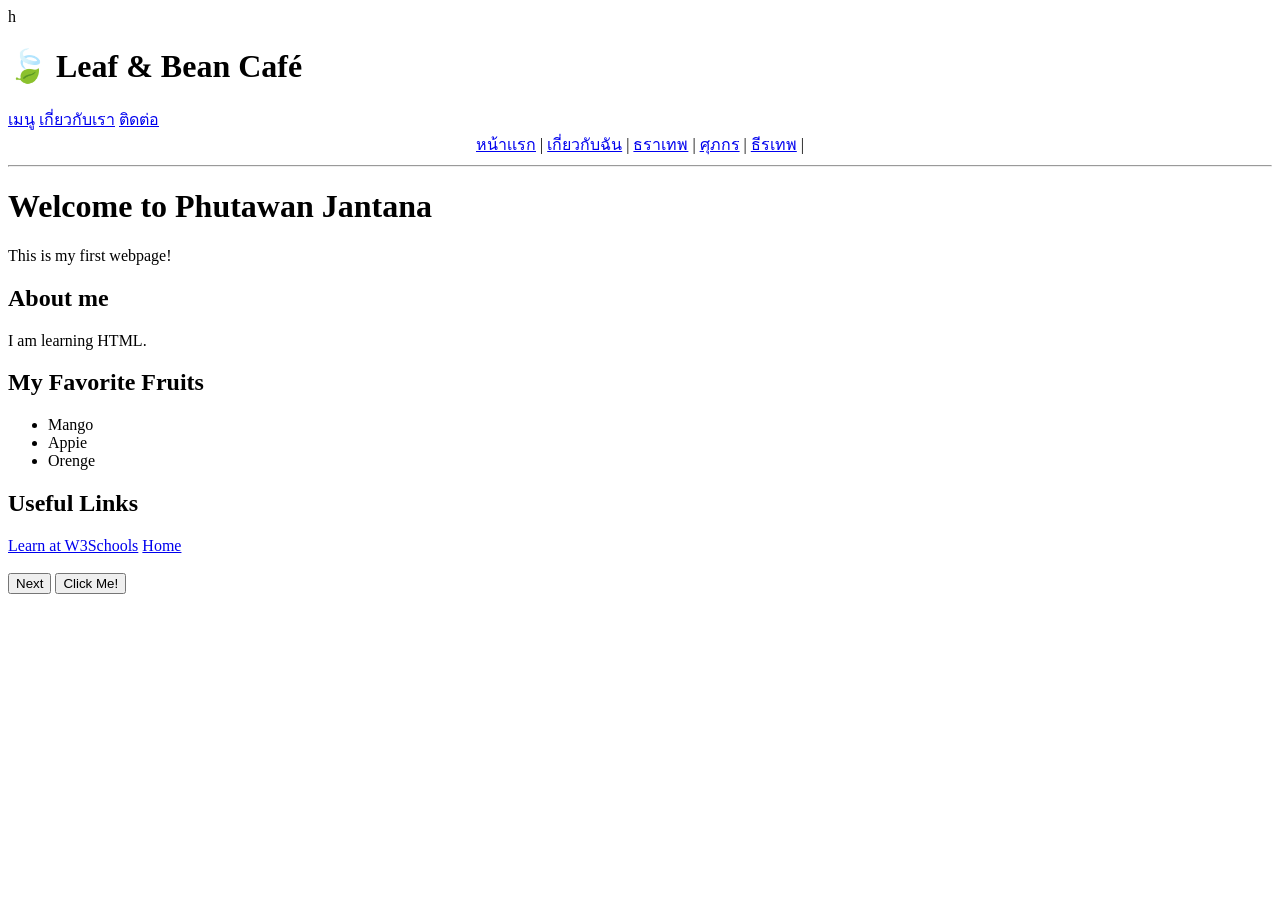
==== pages/index.html @ 26c3d299 "edit h1" ====
<!doctype html>
<html>
    <head>
        <meta charset="utf-8">
        <title>Canasit's Note</title>
    </head>h
    <body>
        <header>
    <h1>🍃 Leaf & Bean Café</h1>
    <nav>
        <a href="#menu">เมนู</a>
        <a href="#about">เกี่ยวกับเรา</a>
        <a href="#contact">ติดต่อ</a>
    </nav>
        </header>
        <center>
         <nav>
            <a href="index.html">หน้าเเรก</a> |
            <a href="Songkran.html">เกี่ยวกับฉัน</a> |
            <a href="Tharathep.html">ธราเทพ</a> |
            <a href="ball.html">ศุภกร</a> |
            <a href="bank.html">ธีรเทพ</a> |
        </nav>
        </center>

        <hr>

        <h1>Welcome to Phutawan Jantana</h1>
        <p1>This is my first webpage!</p1>

        <h2>About me</h2>
        <p>I am learning HTML.</p>

        <h2>My Favorite Fruits</h2>
        <ul>
            <li>Mango</li>
            <li>Appie</li>
            <li>Orenge</li>
        </ul>

        <h2>Useful Links</h2>
        <a href="https://www.w3schools.com">Learn at W3Schools</a>
        <a href="basichtml2.html">Home</a>
        <br><br>
        <a href="Songkran.html"><button>Next</button></a>
        <button>Click Me!</button>
    </body>

</html>
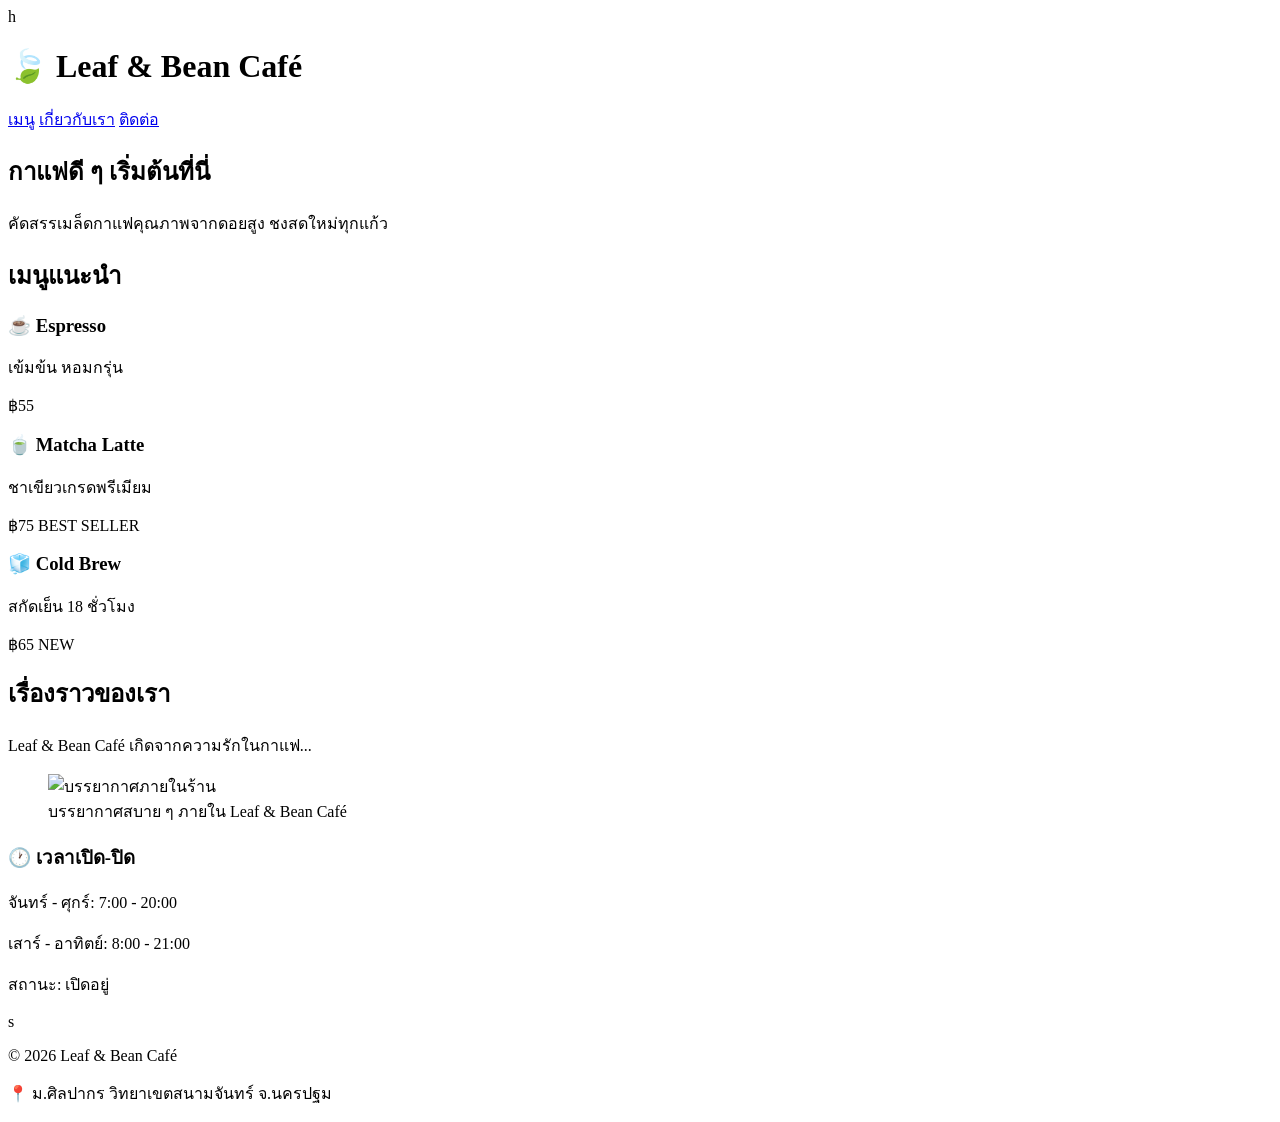
==== commit abc1fece: "new layout" ====
--- a/pages/index.html
+++ b/pages/index.html
@@ -8,42 +8,70 @@
         <header>
     <h1>🍃 Leaf & Bean Café</h1>
     <nav>
-        <a href="#menu">เมนู</a>
+        <a href="#drinkmenu">เมนู</a>
         <a href="#about">เกี่ยวกับเรา</a>
         <a href="#contact">ติดต่อ</a>
     </nav>
         </header>
-        <center>
-         <nav>
-            <a href="index.html">หน้าเเรก</a> |
-            <a href="Songkran.html">เกี่ยวกับฉัน</a> |
-            <a href="Tharathep.html">ธราเทพ</a> |
-            <a href="ball.html">ศุภกร</a> |
-            <a href="bank.html">ธีรเทพ</a> |
-        </nav>
-        </center>
+        <main>
+    <!-- ส่วน Hero -->
+    <section>
+        <h2>กาแฟดี ๆ เริ่มต้นที่นี่</h2>
+        <p>คัดสรรเมล็ดกาแฟคุณภาพจากดอยสูง ชงสดใหม่ทุกแก้ว</p>
+    </section>
 
-        <hr>
+    <!-- ส่วนเมนู -->
+    <section id="menu">
+        <h2>เมนูแนะนำ</h2>
+        <div>
+    <!-- การ์ดเมนูที่ 1 -->
+    <div class="menu-grid">                     <!-- จัดเป็น Grid -->
 
-        <h1>Welcome to Phutawan Jantana</h1>
-        <p1>This is my first webpage!</p1>
+    <div class="card">                           <!-- class "card" ใช้ซ้ำได้ -->
+        <h3 class="card-title">☕ Espresso</h3>
+        <p class="card-desc">เข้มข้น หอมกรุ่น</p>
+        <span class="price">฿55</span>
+    </div>
 
-        <h2>About me</h2>
-        <p>I am learning HTML.</p>
+    <div class="card featured">                  <!-- 2 class: card + featured -->
+        <h3 class="card-title">🍵 Matcha Latte</h3>
+        <p class="card-desc">ชาเขียวเกรดพรีเมียม</p>
+        <span class="price">฿75</span>
+        <span class="badge bestseller">BEST SELLER</span>
+    </div>
 
-        <h2>My Favorite Fruits</h2>
-        <ul>
-            <li>Mango</li>
-            <li>Appie</li>
-            <li>Orenge</li>
-        </ul>
+    <div class="card">
+        <h3 class="card-title">🧊 Cold Brew</h3>
+        <p class="card-desc">สกัดเย็น 18 ชั่วโมง</p>
+        <span class="price">฿65</span>
+        <span class="badge new">NEW</span>
+    </div>
 
-        <h2>Useful Links</h2>
-        <a href="https://www.w3schools.com">Learn at W3Schools</a>
-        <a href="basichtml2.html">Home</a>
-        <br><br>
-        <a href="Songkran.html"><button>Next</button></a>
-        <button>Click Me!</button>
+</div>
+    </section>
+
+    <!-- เรื่องราวร้าน — เนื้อหาอิสระ ใช้ <article> -->
+    <article id="about">
+        <h2>เรื่องราวของเรา</h2>
+        <p>Leaf & Bean Café เกิดจากความรักในกาแฟ...</p>
+        <figure>
+            <img src="cafe-interior.jpg" alt="บรรยากาศภายในร้าน">
+            <figcaption>บรรยากาศสบาย ๆ ภายใน Leaf & Bean Café</figcaption>
+        </figure>
+    </article>
+</main>
+<aside>
+    <h3>🕐 เวลาเปิด-ปิด</h3>
+    <p>จันทร์ - ศุกร์: 7:00 - 20:00</p>
+    <p>เสาร์ - อาทิตย์: 8:00 - 21:00</p>
+    <p>สถานะ: <span>เปิดอยู่</span></p>s
+</aside>
+
+<footer id="contact">
+    <p>&copy; 2026 Leaf & Bean Café</p>
+    <p>📍 ม.ศิลปากร วิทยาเขตสนามจันทร์ จ.นครปฐม</p>
+</footer>
+
     </body>
 
 </html>
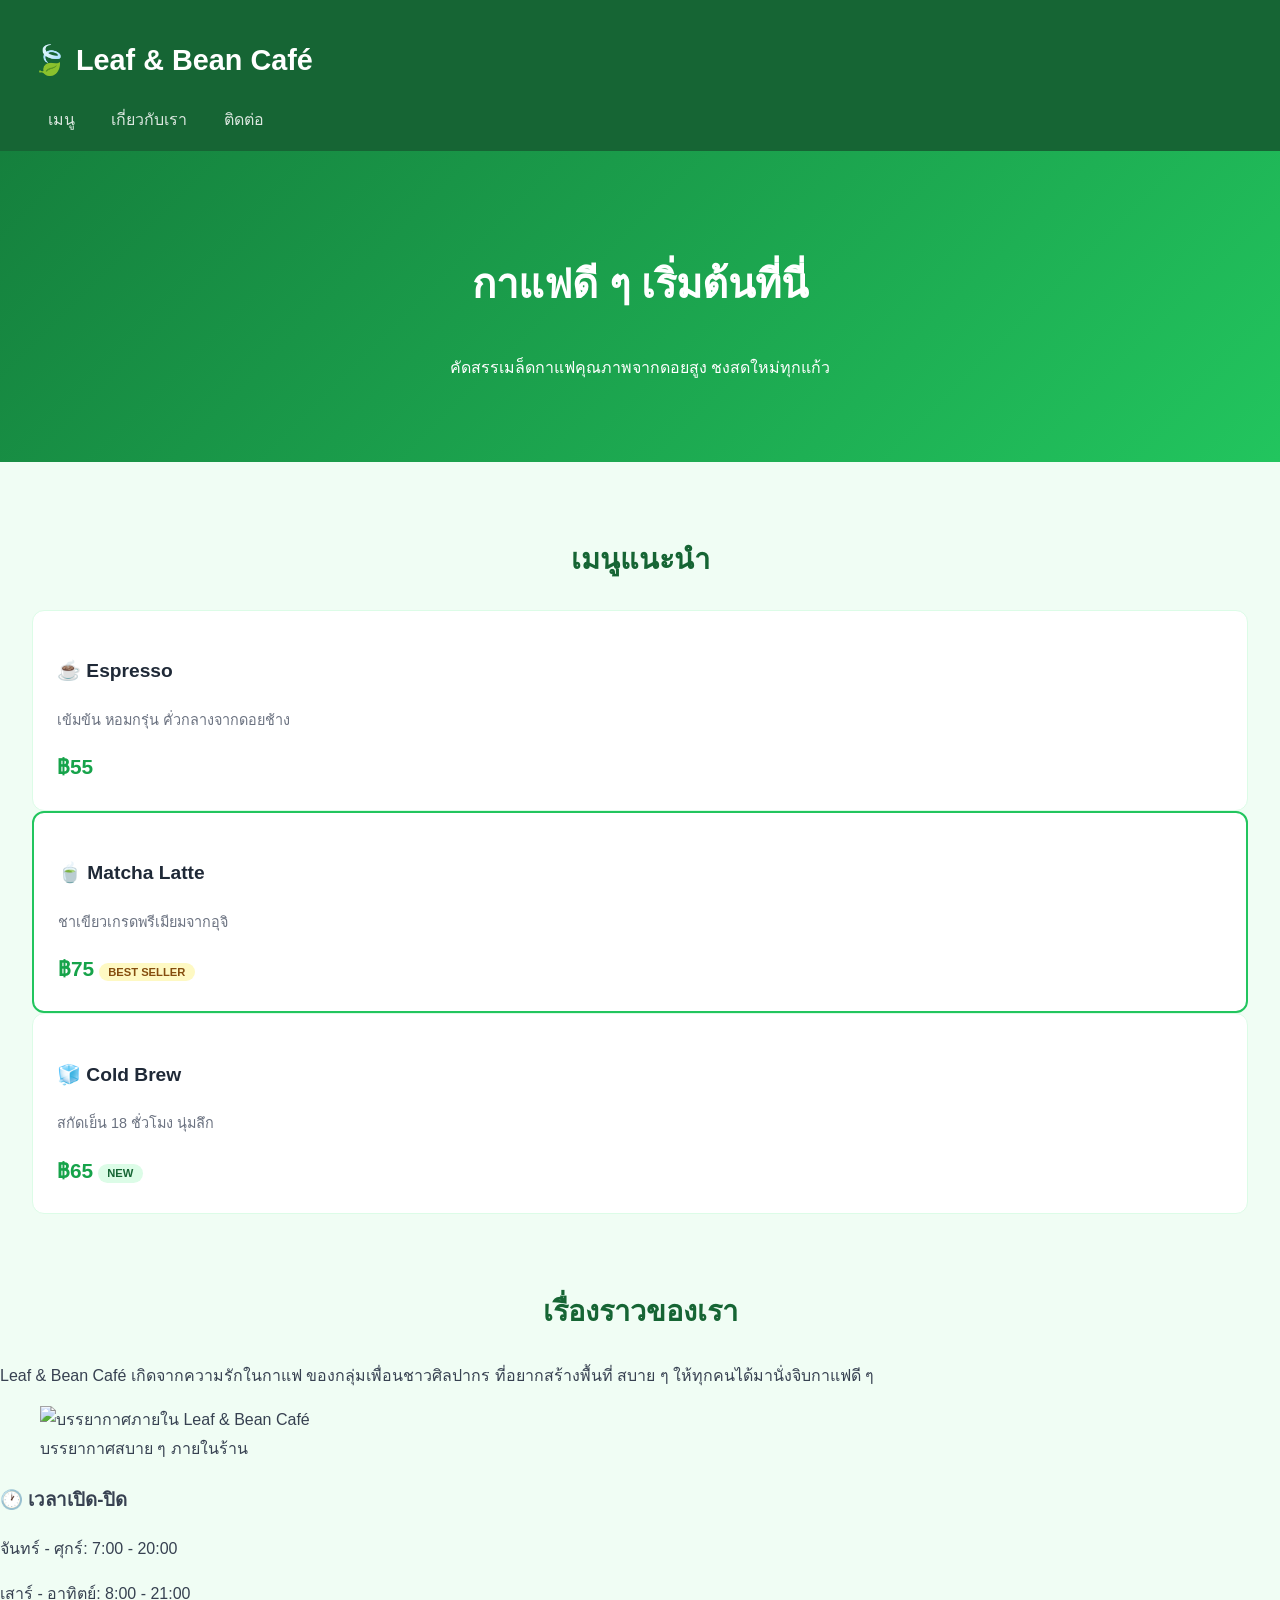
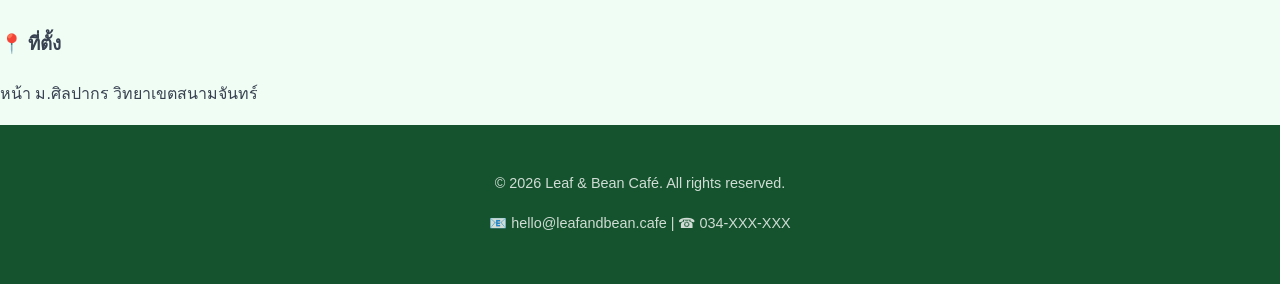
==== commit 31c9560b: "update" ====
--- a/pages/index.html
+++ b/pages/index.html
@@ -1,77 +1,81 @@
-<!doctype html>
-<html>
-    <head>
-        <meta charset="utf-8">
-        <title>Canasit's Note</title>
-    </head>h
-    <body>
-        <header>
-    <h1>🍃 Leaf & Bean Café</h1>
-    <nav>
-        <a href="#drinkmenu">เมนู</a>
-        <a href="#about">เกี่ยวกับเรา</a>
-        <a href="#contact">ติดต่อ</a>
-    </nav>
-        </header>
-        <main>
-    <!-- ส่วน Hero -->
-    <section>
-        <h2>กาแฟดี ๆ เริ่มต้นที่นี่</h2>
-        <p>คัดสรรเมล็ดกาแฟคุณภาพจากดอยสูง ชงสดใหม่ทุกแก้ว</p>
-    </section>
+<!DOCTYPE html>
+<html lang="th">
+<head>
+    <meta charset="UTF-8">
+    <meta name="viewport" content="width=device-width, initial-scale=1.0">
+    <title>Leaf & Bean Café</title>
+    <link rel="stylesheet" href="style.css">  <!-- ← สร้างไฟล์นี้ใน Week 7! -->
+</head>
+<body>
 
-    <!-- ส่วนเมนู -->
-    <section id="menu">
-        <h2>เมนูแนะนำ</h2>
-        <div>
-    <!-- การ์ดเมนูที่ 1 -->
-    <div class="menu-grid">                     <!-- จัดเป็น Grid -->
+    <!-- ═══ Header ═══ -->
+    <header class="site-header" id="top">
+        <h1 class="logo">🍃 Leaf & Bean Café</h1>
+        <nav class="main-nav">
+            <a href="#menu">เมนู</a>
+            <a href="#about">เกี่ยวกับเรา</a>
+            <a href="#contact">ติดต่อ</a>
+        </nav>
+    </header>
 
-    <div class="card">                           <!-- class "card" ใช้ซ้ำได้ -->
-        <h3 class="card-title">☕ Espresso</h3>
-        <p class="card-desc">เข้มข้น หอมกรุ่น</p>
-        <span class="price">฿55</span>
-    </div>
+    <!-- ═══ Main ═══ -->
+    <main>
+        <section class="hero-section">
+            <h2>กาแฟดี ๆ เริ่มต้นที่นี่</h2>
+            <p>คัดสรรเมล็ดกาแฟคุณภาพจากดอยสูง ชงสดใหม่ทุกแก้ว</p>
+        </section>
 
-    <div class="card featured">                  <!-- 2 class: card + featured -->
-        <h3 class="card-title">🍵 Matcha Latte</h3>
-        <p class="card-desc">ชาเขียวเกรดพรีเมียม</p>
-        <span class="price">฿75</span>
-        <span class="badge bestseller">BEST SELLER</span>
-    </div>
+        <section id="menu">
+            <h2 class="section-title">เมนูแนะนำ</h2>
+            <div class="menu-grid">
+                <div class="card">
+                    <h3 class="card-title">☕ Espresso</h3>
+                    <p class="card-desc">เข้มข้น หอมกรุ่น คั่วกลางจากดอยช้าง</p>
+                    <span class="price">฿55</span>
+                </div>
+                <div class="card featured">
+                    <h3 class="card-title">🍵 Matcha Latte</h3>
+                    <p class="card-desc">ชาเขียวเกรดพรีเมียมจากอุจิ</p>
+                    <span class="price">฿75</span>
+                    <span class="badge bestseller">BEST SELLER</span>
+                </div>
+                <div class="card">
+                    <h3 class="card-title">🧊 Cold Brew</h3>
+                    <p class="card-desc">สกัดเย็น 18 ชั่วโมง นุ่มลึก</p>
+                    <span class="price">฿65</span>
+                    <span class="badge new">NEW</span>
+                </div>
+            </div>
+        </section>
 
-    <div class="card">
-        <h3 class="card-title">🧊 Cold Brew</h3>
-        <p class="card-desc">สกัดเย็น 18 ชั่วโมง</p>
-        <span class="price">฿65</span>
-        <span class="badge new">NEW</span>
-    </div>
+        <div class="content-wrapper">
+            <article id="about">
+                <h2 class="section-title">เรื่องราวของเรา</h2>
+                <p>Leaf & Bean Café เกิดจากความรักในกาแฟ
+                ของกลุ่มเพื่อนชาวศิลปากร ที่อยากสร้างพื้นที่
+                สบาย ๆ ให้ทุกคนได้มานั่งจิบกาแฟดี ๆ</p>
+                <figure>
+                    <img src="cafe-interior.jpg"
+                         alt="บรรยากาศภายใน Leaf & Bean Café">
+                    <figcaption>บรรยากาศสบาย ๆ ภายในร้าน</figcaption>
+                </figure>
+            </article>
 
-</div>
-    </section>
+            <aside class="sidebar">
+                <h3>🕐 เวลาเปิด-ปิด</h3>
+                <p>จันทร์ - ศุกร์: 7:00 - 20:00</p>
+                <p>เสาร์ - อาทิตย์: 8:00 - 21:00</p>
+                <h3>📍 ที่ตั้ง</h3>
+                <p>หน้า ม.ศิลปากร วิทยาเขตสนามจันทร์</p>
+            </aside>
+        </div>
+    </main>
 
-    <!-- เรื่องราวร้าน — เนื้อหาอิสระ ใช้ <article> -->
-    <article id="about">
-        <h2>เรื่องราวของเรา</h2>
-        <p>Leaf & Bean Café เกิดจากความรักในกาแฟ...</p>
-        <figure>
-            <img src="cafe-interior.jpg" alt="บรรยากาศภายในร้าน">
-            <figcaption>บรรยากาศสบาย ๆ ภายใน Leaf & Bean Café</figcaption>
-        </figure>
-    </article>
-</main>
-<aside>
-    <h3>🕐 เวลาเปิด-ปิด</h3>
-    <p>จันทร์ - ศุกร์: 7:00 - 20:00</p>
-    <p>เสาร์ - อาทิตย์: 8:00 - 21:00</p>
-    <p>สถานะ: <span>เปิดอยู่</span></p>s
-</aside>
+    <!-- ═══ Footer ═══ -->
+    <footer class="site-footer" id="contact">
+        <p>&copy; 2026 Leaf & Bean Café. All rights reserved.</p>
+        <p>📧 hello@leafandbean.cafe | ☎ 034-XXX-XXX</p>
+    </footer>
 
-<footer id="contact">
-    <p>&copy; 2026 Leaf & Bean Café</p>
-    <p>📍 ม.ศิลปากร วิทยาเขตสนามจันทร์ จ.นครปฐม</p>
-</footer>
-
-    </body>
-
-</html>+</body>
+</html>
--- a/pages/style.css
+++ b/pages/style.css
@@ -0,0 +1,95 @@
+body {
+    font-family: 'Sarabun', sans-serif;
+    font-size: 16px;
+    line-height: 1.8;
+    color: #374151;
+    background-color: #f0fdf4;
+    margin: 0;
+}
+
+/* ── Header ── */
+.site-header {
+    background-color: #166534;
+    color: white;
+    padding: 1rem 2rem;
+}
+.logo {
+    font-size: 1.8rem;
+    font-weight: 700;
+}
+.main-nav a {
+    color: rgba(255,255,255,0.85);
+    text-decoration: none;
+    font-weight: 500;
+    padding: 0.5rem 1rem;
+}
+.main-nav a:hover {
+    color: white;
+}
+
+/* ── Hero ── */
+.hero-section {
+    background: linear-gradient(135deg, #15803d, #22c55e);
+    color: white;
+    text-align: center;
+    padding: 4rem 2rem;
+}
+.hero-section h2 {
+    font-size: 2.5rem;
+    font-weight: 700;
+}
+
+/* ── Menu Section ── */
+#menu {
+    background-color: #f0fdf4;
+    padding: 3rem 2rem;
+}
+.section-title {
+    font-size: 1.8rem;
+    font-weight: 700;
+    color: #166534;
+    text-align: center;
+}
+
+/* ── Cards ── */
+.card {
+    background: white;
+    border: 1px solid #dcfce7;
+    border-radius: 12px;
+    padding: 1.5rem;
+}
+.card.featured {
+    border: 2px solid #22c55e;
+}
+.card-title {
+    font-size: 1.2rem;
+    font-weight: 600;
+    color: #1f2937;
+}
+.card-desc {
+    color: #6b7280;
+    font-size: 0.9rem;
+}
+.price {
+    font-size: 1.3rem;
+    font-weight: 700;
+    color: #16a34a;
+}
+.badge {
+    font-size: 0.7rem;
+    font-weight: 600;
+    padding: 0.2rem 0.6rem;
+    border-radius: 20px;
+    text-transform: uppercase;
+}
+.bestseller { background: #fef9c3; color: #854d0e; }
+.new { background: #dcfce7; color: #166534; }
+
+/* ── Footer ── */
+.site-footer {
+    background-color: #14532d;
+    color: rgba(255,255,255,0.8);
+    text-align: center;
+    padding: 2rem;
+    font-size: 0.9rem;
+}
